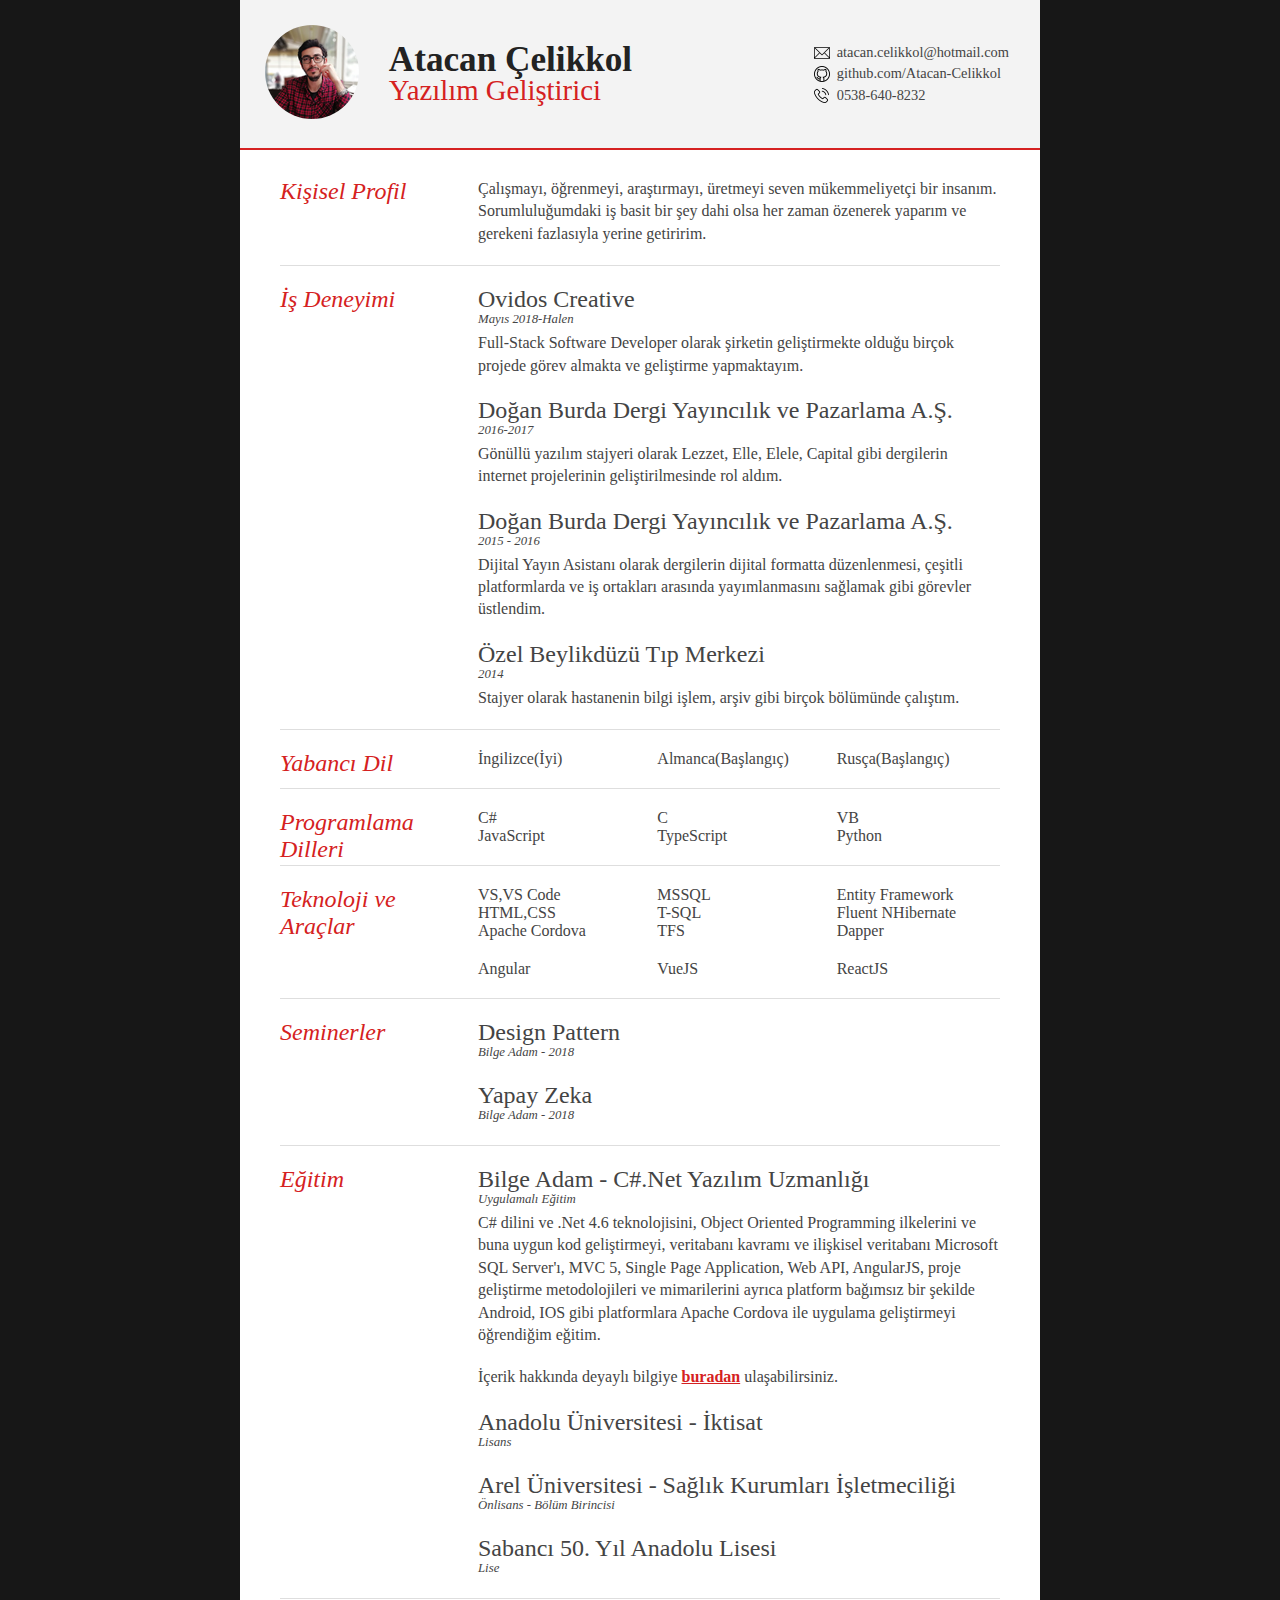
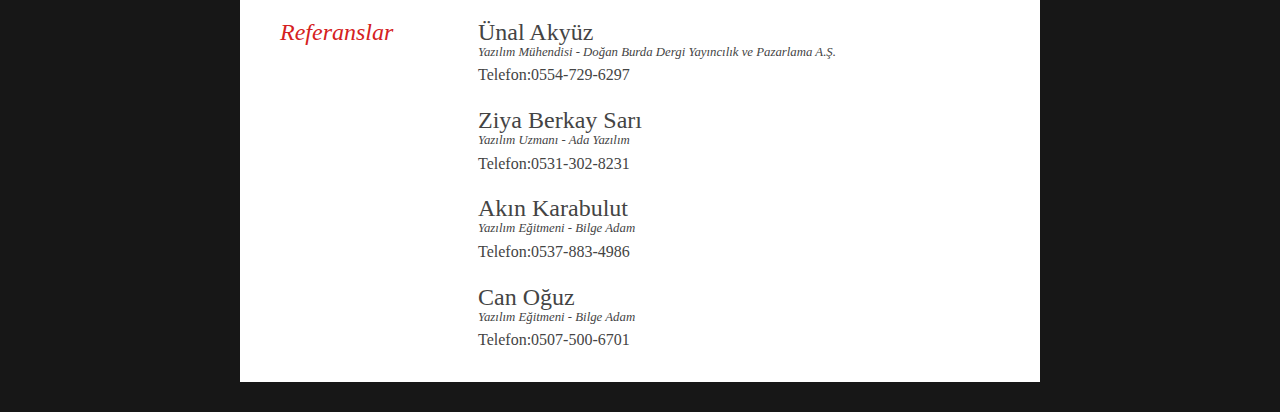
==== index.html @ dae34998 "LessCss update" ====
﻿<!DOCTYPE html>
<html>

    <head>
        <title>Atacan Çelikkol - CV</title>

        <meta name="viewport" content="width=device-width" />
        <meta name="description" content="Atacan Çelikkol - CV" />
        <meta charset="UTF-8">

        <link rel="icon" href="f">
        <link type="text/css" rel="stylesheet" href="styles.css">
    </head>

    <body>
        <div id="cv">

            <div class="mainDetails">
                <div id="photo" class="instaFade">
                    <img src="assets/photo.jpg" alt="Atacan Çelikkol" />
                </div>

                <div id="name" class="instaFade">
                    <h1>Atacan Çelikkol</h1>
                    <h2>Yazılım Geliştirici</h2>
                </div>

                <div id="contactDetails" class="quickFade">
                    <table id="contactTable">
                        <tr>
                            <td><img src="assets/icons/mail.png"></td>
                            <td><a href="mailto:atacan.celikkol@hotmail.com">atacan.celikkol@hotmail.com</a></td>
                        </tr>
                        <tr>
                            <td><img src="assets/icons/github.png"></td>
                            <td><a href="https://github.com/Atacan-Celikkol">github.com/Atacan-Celikkol</a></td>
                        </tr>
                        <tr>
                            <td><img src="assets/icons/phone.png"></td>
                            <td><a href="tel:05386408232">0538-640-8232</a>
                            </td>
                        </tr>
                    </table>
                </div>
                <div class="clear"></div>
            </div>

            <div id="mainArea">

                <section>
                    <article>
                        <div class="sectionTitle">
                            <h1>Kişisel Profil</h1>
                        </div>

                        <div class="sectionContent">
                            <p id="myp">Çalışmayı, öğrenmeyi, araştırmayı, üretmeyi seven mükemmeliyetçi bir insanım. Sorumluluğumdaki iş basit bir şey dahi
                                olsa her zaman özenerek yaparım ve gerekeni fazlasıyla yerine getiririm.</p>
                        </div>
                    </article>
                    <div class="clear"></div>
                </section>

                <section>
                    <div class="sectionTitle">
                        <h1>İş Deneyimi</h1>
                    </div>

                    <div class="sectionContent">
                        <article>
                            <h2>Ovidos Creative</h2>
                            <p class="subDetails">Mayıs 2018-Halen</p>
                            <p>Full-Stack Software Developer olarak şirketin geliştirmekte olduğu birçok projede görev almakta ve geliştirme yapmaktayım.</p>
                        </article>

                        <article>
                            <h2>Doğan Burda Dergi Yayıncılık ve Pazarlama A.Ş.</h2>
                            <p class="subDetails">2016-2017</p>
                            <p>Gönüllü yazılım stajyeri olarak Lezzet, Elle, Elele, Capital gibi dergilerin internet projelerinin geliştirilmesinde rol aldım.</p>
                        </article>

                        <article>
                            <h2>Doğan Burda Dergi Yayıncılık ve Pazarlama A.Ş.</h2>
                            <p class="subDetails">2015 - 2016</p>
                            <p>Dijital Yayın Asistanı olarak dergilerin dijital formatta düzenlenmesi, çeşitli platformlarda ve iş ortakları arasında
                                yayımlanmasını sağlamak gibi görevler üstlendim.</p>
                        </article>

                        <article>
                            <h2>Özel Beylikdüzü Tıp Merkezi</h2>
                            <p class="subDetails">2014</p>
                            <p>Stajyer olarak hastanenin bilgi işlem, arşiv gibi birçok bölümünde çalıştım.</p>
                        </article>
                    </div>
                    <div class="clear"></div>
                </section>

                <section>
                    <div class="sectionTitle">
                        <h1>Yabancı Dil</h1>
                    </div>

                    <div class="sectionContent">
                        <ul class="keySkills">
                            <li>İngilizce(İyi)</li>
                            <li>Almanca(Başlangıç)</li>
                            <li>Rusça(Başlangıç)</li>
                        </ul>
                    </div>
                    <div class="clear"></div>
                </section>

                <section>
                    <div class="sectionTitle">
                        <h1>Programlama Dilleri</h1>
                    </div>

                    <div class="sectionContent">
                        <ul class="keySkills">
                            <li>C#</li>
                            <li>JavaScript</li>
                            <li>C</li>
                            <li>TypeScript</li>
                            <li>VB</li>
                            <li>Python</li>
                        </ul>
                    </div>
                    <div class="clear"></div>
                </section>

                <section>
                    <div class="sectionTitle">
                        <h1>Teknoloji ve Araçlar</h1>
                    </div>

                    <div class="sectionContent">
                        <ul class="keySkills">
                            <li>VS,VS Code</li>
                            <li>HTML,CSS</li>
                            <li>Apache Cordova</li>

                            <li>MSSQL</li>
                            <li>T-SQL</li>
                            <li>TFS</li>

                            <li>Entity Framework</li>
                            <li>Fluent NHibernate</li>
                            <li>Dapper</li>
                        </ul>

                        <ul class="keySkills">
                            <li>Angular</li>
                            <li>VueJS</li>
                            <li>ReactJS</li>
                        </ul>
                    </div>
                    <div class="clear"></div>
                </section>

                <section>
                    <div class="sectionTitle">
                        <h1>Seminerler</h1>
                    </div>

                    <div class="sectionContent">
                        <article>
                            <h2>Design Pattern</h2>
                            <p class="subDetails">Bilge Adam - 2018</p>
                            <p>

                            </p>
                        </article>
                        <article>
                            <h2>Yapay Zeka</h2>
                            <p class="subDetails">Bilge Adam - 2018</p>
                            <p>

                            </p>
                        </article>
                    </div>
                    <div class="clear"></div>
                </section>

                <section>
                    <div class="sectionTitle">
                        <h1>Eğitim</h1>
                    </div>

                    <div class="sectionContent">
                        <article>
                            <h2>Bilge Adam - C#.Net Yazılım Uzmanlığı</h2>
                            <p class="subDetails">Uygulamalı Eğitim</p>
                            <p>
                                C# dilini ve .Net 4.6 teknolojisini, Object Oriented Programming ilkelerini ve buna uygun kod geliştirmeyi,
                                veritabanı kavramı ve ilişkisel veritabanı Microsoft SQL Server'ı, MVC 5, Single Page Application, Web API, AngularJS,
                                proje geliştirme metodolojileri ve mimarilerini ayrıca platform bağımsız bir şekilde Android, IOS gibi platformlara Apache
                                Cordova ile uygulama geliştirmeyi öğrendiğim eğitim.
                            </p>
                            <p>İçerik hakkında deyaylı bilgiye <a id="mLink" href="http://www.bilgeadam.com/akademi/bilisim-uzmanligi/yazilim-uzmani-net">buradan</a>
                                ulaşabilirsiniz.</p>
                        </article>

                        <article>
                            <h2>Anadolu Üniversitesi - İktisat</h2>
                            <p class="subDetails">Lisans</p>
                            <p></p>
                        </article>
                        <article>
                            <h2>Arel Üniversitesi - Sağlık Kurumları İşletmeciliği</h2>
                            <p class="subDetails">Önlisans - Bölüm Birincisi</p>
                            <p></p>
                        </article>
                        <article>
                            <h2>Sabancı 50. Yıl Anadolu Lisesi</h2>
                            <p class="subDetails">Lise</p>
                            <p></p>
                        </article>
                    </div>
                    <div class="clear"></div>
                </section>

                <section>
                    <div class="sectionTitle">
                        <h1>Referanslar</h1>
                    </div>

                    <div class="sectionContent">
                        <article>
                            <h2>Ünal Akyüz</h2>
                            <p class="subDetails">Yazılım Mühendisi - Doğan Burda Dergi Yayıncılık ve Pazarlama A.Ş.</p>
                            <p>Telefon:<a id="myRef">0554-729-6297</a></p>
                        </article>
                        <article>
                            <h2>Ziya Berkay Sarı</h2>
                            <p class="subDetails">Yazılım Uzmanı - Ada Yazılım</p>
                            <p>Telefon:<a id="myRef">0531-302-8231</a></p>
                        </article>
                        <article>
                            <h2>Akın Karabulut</h2>
                            <p class="subDetails">Yazılım Eğitmeni - Bilge Adam</p>
                            <p>Telefon:<a id="myRef">0537-883-4986</a></p>
                        </article>
                        <article>
                            <h2>Can Oğuz</h2>
                            <p class="subDetails">Yazılım Eğitmeni - Bilge Adam</p>
                            <p>Telefon:<a id="myRef">0507-500-6701</a></p>
                        </article>
                    </div>
                    <div class="clear"></div>
                </section>

            </div>

        </div>
    </body>

</html>
---- styles.css ----
h1,
h2,
p,
ul {
    font: inherit;
    margin: 0;
    padding: 0;
}

html,
body {
    background: #171717;
    font-family: 'Segoe UI';
    font-size: 16px;
    color: #222;
    cursor: default
}

.clear {
    clear: both;
}

p {
    font-size: 1em;
    line-height: 1.4em;
    margin-bottom: 20px;
    color: #444;
}

#cv {
    width: 90%;
    max-width: 800px;
    background: #f3f3f3;
    margin: auto;
    margin-bottom: 30px;
}

.mainDetails {
    padding: 25px;
    border-bottom: 2px solid #d52121;
    background: #f3f3f3;
    position: fixed;
    width: calc(90% - 50px);
    max-width: 750px;
    top: 0;
}

#name h1 {
    font-size: 2.2em;
    font-weight: 700;
    font-family: 'Trebuchet MS';
    margin-bottom: -6px;
}

#name h2 {
    font-size: 1.8em;
    color: #d52121;
    font-family: 'Trebuchet MS';
}

#mainArea {
    padding: 0 40px;
    background: white;
    padding-top: 150px
}

#photo {
    width: 12.5%;
    float: left;
    margin-right: 30px;
}

#photo img {
    width: 100%;
    height: auto;
    -webkit-border-radius: 50px;
    border-radius: 50px;
}

#name {
    float: left;
}

#contactDetails {
    float: right;
    font-family: 'Segoe UI';
}

#contactDetails td {
    list-style-type: none;
    font-size: 0.9em;
}

#contactDetails a {
    margin-left: 3px;
}

#contactDetails,
#myp,
tr,
td a,
.sectionContent article {
    color: #444;
    text-decoration: none;
    -webkit-transition: all .3s ease-in;
    -moz-transition: all .3s ease-in;
    -o-transition: all .3s ease-in;
    -ms-transition: all .3s ease-in;
    transition: all .3s ease-in;
}

#contactDetails a:hover,
#myRef:hover {
    color: #d52121;
}

#contactTable {
    padding: 3px
}

#contactTable>tbody>tr>td>img {
    vertical-align: bottom;
}

#contactTable>tbody>tr>td {
    text-align: left;
}

#contactTable>tbody>tr:nth-child(3)>td:nth-child(2)>a {
    vertical-align: middle;
}


section {
    border-top: 1px solid #dedede;
    padding: 20px 0 0;
}

section:first-child {
    border-top: 0;
}

section:last-child {
    padding: 20px 0 10px;
}

.sectionTitle {
    float: left;
    width: 25%;
}

.sectionContent {
    float: right;
    width: 72.5%;
}

.sectionTitle h1 {
    font-family: 'Trebuchet MS';
    font-style: italic;
    font-size: 1.5em;
    color: #d52121;
}

.sectionContent h2 {
    font-family: 'Trebuchet MS';
    font-size: 1.5em;
    margin-bottom: -2px;
}

.sectionContent article:hover {
    color: #d52121;
    text-shadow: 0px 0px 1px rgba(0, 0, 0, 0.15)
}

#myp:hover {
    text-shadow: 0px 0px 1px rgba(0, 0, 0, 0.15)
}

#mLink {
    color: #d52121;
    font-weight: bold;
}


.subDetails {
    font-size: 0.8em;
    font-style: italic;
    margin-bottom: 3px;
}

.keySkills {
    list-style-type: none;
    -moz-column-count: 3;
    -webkit-column-count: 3;
    column-count: 3;
    margin-bottom: 20px;
    font-size: 1em;
    color: #444;
}

.keySkills ul li {
    margin-bottom: 3px;
}

@media all and (min-width: 602px) {
    .mainDetails {
        display: flex;
    }

    #name {
        margin: auto 0;
    }

    #contactDetails {
        margin: auto 0;
        margin-left: auto;
    }
}

@media all and (min-width: 602px) and (max-width: 800px) {
    #photo {
        display: none;
    }

    .keySkills {
        -moz-column-count: 2;
        -webkit-column-count: 2;
        column-count: 2;
    }
}

@media all and (max-width: 601px) {
    #cv {
        width: 95%;
        margin: 10px auto;
        min-width: 280px;
    }

    .mainDetails {
        width: calc(95% - 50px);
        padding: 0px 25px;
    }

    #photo {
        display: none;
    }

    #name,
    #contactDetails {
        float: none;
        width: 100%;
        text-align: center;
    }

    #contactTable {
        margin: auto;
    }

    .sectionTitle,
    .sectionContent {
        float: none;
        width: 100%;
    }

    .sectionTitle {
        margin-left: -2px;
        font-size: 1.25em;
    }

    .keySkills {
        -moz-column-count: 2;
        -webkit-column-count: 2;
        column-count: 2;
    }
}

@media all and (max-width: 480px) {
    section {
        padding: 15px 0 0;
    }

    .keySkills {
        -moz-column-count: 1;
        -webkit-column-count: 1;
        column-count: 1;
    }
}

@media print {
    #cv {
        width: 100%;
    }
}

@-webkit-keyframes reset {
    0% {
        opacity: 0;
    }

    100% {
        opacity: 0;
    }
}

@-webkit-keyframes fade-in {
    0% {
        opacity: 0;
    }

    40% {
        opacity: 0;
    }

    100% {
        opacity: 1;
    }
}

@-moz-keyframes reset {
    0% {
        opacity: 0;
    }

    100% {
        opacity: 0;
    }
}

@-moz-keyframes fade-in {
    0% {
        opacity: 0;
    }

    40% {
        opacity: 0;
    }

    100% {
        opacity: 1;
    }
}

@keyframes reset {
    0% {
        opacity: 0;
    }

    100% {
        opacity: 0;
    }
}

@keyframes fade-in {
    0% {
        opacity: 0;
    }

    40% {
        opacity: 0;
    }

    100% {
        opacity: 1;
    }
}

.instaFade {
    -webkit-animation-name: reset, fade-in;
    -webkit-animation-duration: 1.5s;
    -webkit-animation-timing-function: ease-in;
    -moz-animation-name: reset, fade-in;
    -moz-animation-duration: 1.5s;
    -moz-animation-timing-function: ease-in;
    animation-name: reset, fade-in;
    animation-duration: 1.5s;
    animation-timing-function: ease-in;
}

.quickFade {
    -webkit-animation-name: reset, fade-in;
    -webkit-animation-duration: 2.5s;
    -webkit-animation-timing-function: ease-in;
    -moz-animation-name: reset, fade-in;
    -moz-animation-duration: 2.5s;
    -moz-animation-timing-function: ease-in;
    animation-name: reset, fade-in;
    animation-duration: 2.5s;
    animation-timing-function: ease-in;
}

.delayOne {
    -webkit-animation-delay: 0, .5s;
    -moz-animation-delay: 0, .5s;
    animation-delay: 0, .5s;
}

.delayTwo {
    -webkit-animation-delay: 0, 1s;
    -moz-animation-delay: 0, 1s;
    animation-delay: 0, 1s;
}

.delayThree {
    -webkit-animation-delay: 0, 1.5s;
    -moz-animation-delay: 0, 1.5s;
    animation-delay: 0, 1.5s;
}

.delayFour {
    -webkit-animation-delay: 0, 2s;
    -moz-animation-delay: 0, 2s;
    animation-delay: 0, 2s;
}

.delayFive {
    -webkit-animation-delay: 0, 2.5s;
    -moz-animation-delay: 0, 2.5s;
    animation-delay: 0, 2.5s;
}
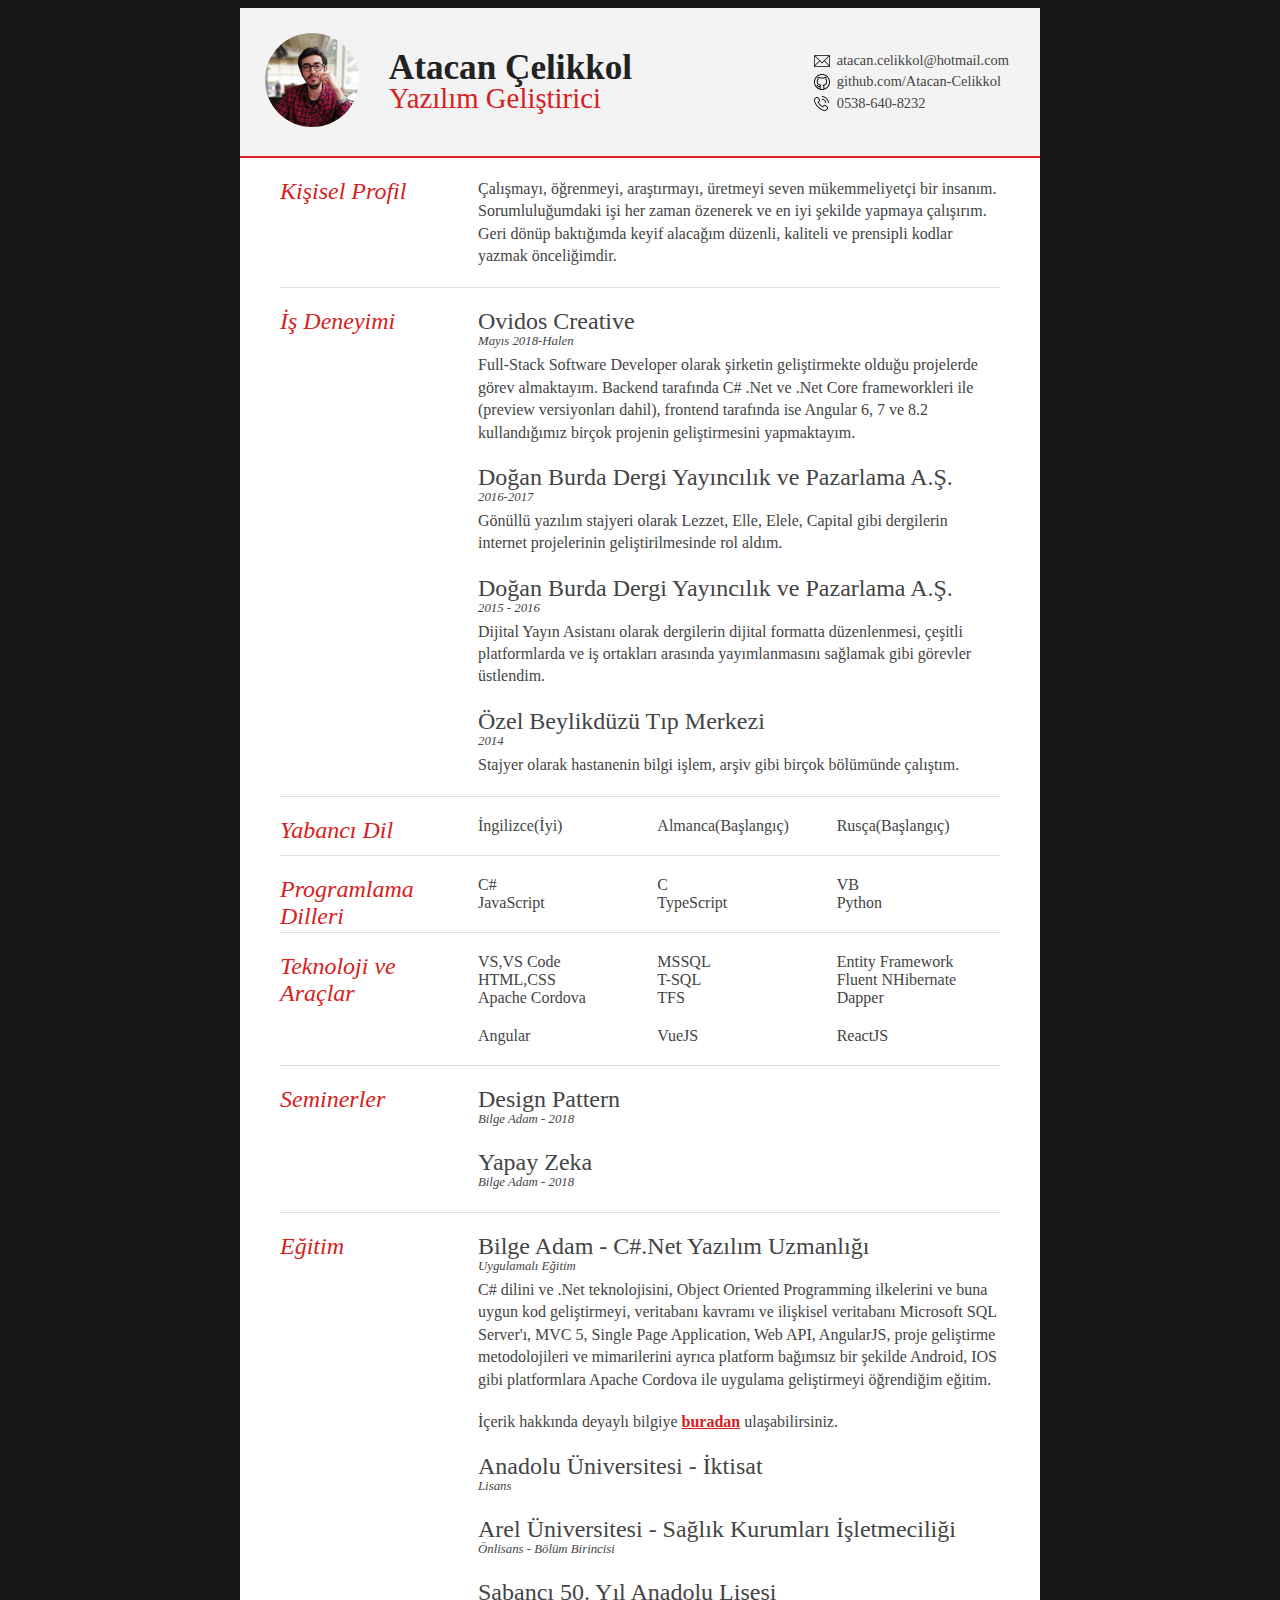
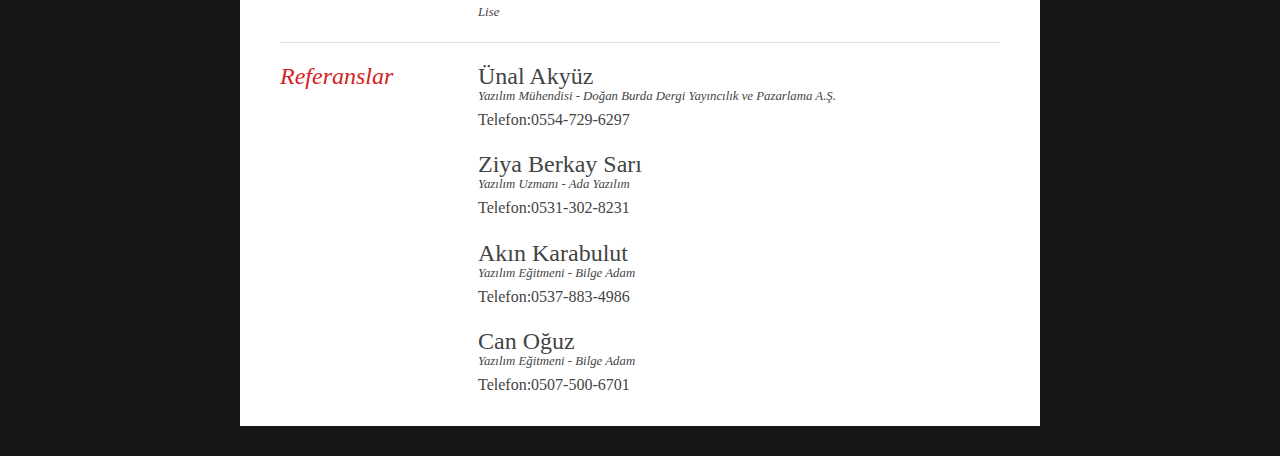
==== commit 31380054: "Update index.html" ====
--- a/index.html
+++ b/index.html
@@ -1,257 +1,258 @@
-﻿<!DOCTYPE html>
+<!DOCTYPE html>
 <html>
 
-    <head>
-        <title>Atacan Çelikkol - CV</title>
-
-        <meta name="viewport" content="width=device-width" />
-        <meta name="description" content="Atacan Çelikkol - CV" />
-        <meta charset="UTF-8">
-
-        <link rel="icon" href="f">
-        <link type="text/css" rel="stylesheet" href="styles.css">
-    </head>
-
-    <body>
-        <div id="cv">
-
-            <div class="mainDetails">
-                <div id="photo" class="instaFade">
-                    <img src="assets/photo.jpg" alt="Atacan Çelikkol" />
-                </div>
-
-                <div id="name" class="instaFade">
-                    <h1>Atacan Çelikkol</h1>
-                    <h2>Yazılım Geliştirici</h2>
-                </div>
-
-                <div id="contactDetails" class="quickFade">
-                    <table id="contactTable">
-                        <tr>
-                            <td><img src="assets/icons/mail.png"></td>
-                            <td><a href="mailto:atacan.celikkol@hotmail.com">atacan.celikkol@hotmail.com</a></td>
-                        </tr>
-                        <tr>
-                            <td><img src="assets/icons/github.png"></td>
-                            <td><a href="https://github.com/Atacan-Celikkol">github.com/Atacan-Celikkol</a></td>
-                        </tr>
-                        <tr>
-                            <td><img src="assets/icons/phone.png"></td>
-                            <td><a href="tel:05386408232">0538-640-8232</a>
-                            </td>
-                        </tr>
-                    </table>
-                </div>
-                <div class="clear"></div>
-            </div>
-
-            <div id="mainArea">
-
-                <section>
-                    <article>
-                        <div class="sectionTitle">
-                            <h1>Kişisel Profil</h1>
-                        </div>
-
-                        <div class="sectionContent">
-                            <p id="myp">Çalışmayı, öğrenmeyi, araştırmayı, üretmeyi seven mükemmeliyetçi bir insanım. Sorumluluğumdaki iş basit bir şey dahi
-                                olsa her zaman özenerek yaparım ve gerekeni fazlasıyla yerine getiririm.</p>
-                        </div>
-                    </article>
-                    <div class="clear"></div>
-                </section>
-
-                <section>
-                    <div class="sectionTitle">
-                        <h1>İş Deneyimi</h1>
-                    </div>
-
-                    <div class="sectionContent">
-                        <article>
-                            <h2>Ovidos Creative</h2>
-                            <p class="subDetails">Mayıs 2018-Halen</p>
-                            <p>Full-Stack Software Developer olarak şirketin geliştirmekte olduğu birçok projede görev almakta ve geliştirme yapmaktayım.</p>
-                        </article>
-
-                        <article>
-                            <h2>Doğan Burda Dergi Yayıncılık ve Pazarlama A.Ş.</h2>
-                            <p class="subDetails">2016-2017</p>
-                            <p>Gönüllü yazılım stajyeri olarak Lezzet, Elle, Elele, Capital gibi dergilerin internet projelerinin geliştirilmesinde rol aldım.</p>
-                        </article>
-
-                        <article>
-                            <h2>Doğan Burda Dergi Yayıncılık ve Pazarlama A.Ş.</h2>
-                            <p class="subDetails">2015 - 2016</p>
-                            <p>Dijital Yayın Asistanı olarak dergilerin dijital formatta düzenlenmesi, çeşitli platformlarda ve iş ortakları arasında
-                                yayımlanmasını sağlamak gibi görevler üstlendim.</p>
-                        </article>
-
-                        <article>
-                            <h2>Özel Beylikdüzü Tıp Merkezi</h2>
-                            <p class="subDetails">2014</p>
-                            <p>Stajyer olarak hastanenin bilgi işlem, arşiv gibi birçok bölümünde çalıştım.</p>
-                        </article>
-                    </div>
-                    <div class="clear"></div>
-                </section>
-
-                <section>
-                    <div class="sectionTitle">
-                        <h1>Yabancı Dil</h1>
-                    </div>
-
-                    <div class="sectionContent">
-                        <ul class="keySkills">
-                            <li>İngilizce(İyi)</li>
-                            <li>Almanca(Başlangıç)</li>
-                            <li>Rusça(Başlangıç)</li>
-                        </ul>
-                    </div>
-                    <div class="clear"></div>
-                </section>
-
-                <section>
-                    <div class="sectionTitle">
-                        <h1>Programlama Dilleri</h1>
-                    </div>
-
-                    <div class="sectionContent">
-                        <ul class="keySkills">
-                            <li>C#</li>
-                            <li>JavaScript</li>
-                            <li>C</li>
-                            <li>TypeScript</li>
-                            <li>VB</li>
-                            <li>Python</li>
-                        </ul>
-                    </div>
-                    <div class="clear"></div>
-                </section>
-
-                <section>
-                    <div class="sectionTitle">
-                        <h1>Teknoloji ve Araçlar</h1>
-                    </div>
-
-                    <div class="sectionContent">
-                        <ul class="keySkills">
-                            <li>VS,VS Code</li>
-                            <li>HTML,CSS</li>
-                            <li>Apache Cordova</li>
-
-                            <li>MSSQL</li>
-                            <li>T-SQL</li>
-                            <li>TFS</li>
-
-                            <li>Entity Framework</li>
-                            <li>Fluent NHibernate</li>
-                            <li>Dapper</li>
-                        </ul>
-
-                        <ul class="keySkills">
-                            <li>Angular</li>
-                            <li>VueJS</li>
-                            <li>ReactJS</li>
-                        </ul>
-                    </div>
-                    <div class="clear"></div>
-                </section>
-
-                <section>
-                    <div class="sectionTitle">
-                        <h1>Seminerler</h1>
-                    </div>
-
-                    <div class="sectionContent">
-                        <article>
-                            <h2>Design Pattern</h2>
-                            <p class="subDetails">Bilge Adam - 2018</p>
-                            <p>
-
-                            </p>
-                        </article>
-                        <article>
-                            <h2>Yapay Zeka</h2>
-                            <p class="subDetails">Bilge Adam - 2018</p>
-                            <p>
-
-                            </p>
-                        </article>
-                    </div>
-                    <div class="clear"></div>
-                </section>
-
-                <section>
-                    <div class="sectionTitle">
-                        <h1>Eğitim</h1>
-                    </div>
-
-                    <div class="sectionContent">
-                        <article>
-                            <h2>Bilge Adam - C#.Net Yazılım Uzmanlığı</h2>
-                            <p class="subDetails">Uygulamalı Eğitim</p>
-                            <p>
-                                C# dilini ve .Net 4.6 teknolojisini, Object Oriented Programming ilkelerini ve buna uygun kod geliştirmeyi,
-                                veritabanı kavramı ve ilişkisel veritabanı Microsoft SQL Server'ı, MVC 5, Single Page Application, Web API, AngularJS,
-                                proje geliştirme metodolojileri ve mimarilerini ayrıca platform bağımsız bir şekilde Android, IOS gibi platformlara Apache
-                                Cordova ile uygulama geliştirmeyi öğrendiğim eğitim.
-                            </p>
-                            <p>İçerik hakkında deyaylı bilgiye <a id="mLink" href="http://www.bilgeadam.com/akademi/bilisim-uzmanligi/yazilim-uzmani-net">buradan</a>
-                                ulaşabilirsiniz.</p>
-                        </article>
-
-                        <article>
-                            <h2>Anadolu Üniversitesi - İktisat</h2>
-                            <p class="subDetails">Lisans</p>
-                            <p></p>
-                        </article>
-                        <article>
-                            <h2>Arel Üniversitesi - Sağlık Kurumları İşletmeciliği</h2>
-                            <p class="subDetails">Önlisans - Bölüm Birincisi</p>
-                            <p></p>
-                        </article>
-                        <article>
-                            <h2>Sabancı 50. Yıl Anadolu Lisesi</h2>
-                            <p class="subDetails">Lise</p>
-                            <p></p>
-                        </article>
-                    </div>
-                    <div class="clear"></div>
-                </section>
-
-                <section>
-                    <div class="sectionTitle">
-                        <h1>Referanslar</h1>
-                    </div>
-
-                    <div class="sectionContent">
-                        <article>
-                            <h2>Ünal Akyüz</h2>
-                            <p class="subDetails">Yazılım Mühendisi - Doğan Burda Dergi Yayıncılık ve Pazarlama A.Ş.</p>
-                            <p>Telefon:<a id="myRef">0554-729-6297</a></p>
-                        </article>
-                        <article>
-                            <h2>Ziya Berkay Sarı</h2>
-                            <p class="subDetails">Yazılım Uzmanı - Ada Yazılım</p>
-                            <p>Telefon:<a id="myRef">0531-302-8231</a></p>
-                        </article>
-                        <article>
-                            <h2>Akın Karabulut</h2>
-                            <p class="subDetails">Yazılım Eğitmeni - Bilge Adam</p>
-                            <p>Telefon:<a id="myRef">0537-883-4986</a></p>
-                        </article>
-                        <article>
-                            <h2>Can Oğuz</h2>
-                            <p class="subDetails">Yazılım Eğitmeni - Bilge Adam</p>
-                            <p>Telefon:<a id="myRef">0507-500-6701</a></p>
-                        </article>
-                    </div>
-                    <div class="clear"></div>
-                </section>
-
-            </div>
-
-        </div>
-    </body>
+<head>
+  <title>Atacan Çelikkol - CV</title>
+
+  <meta name="viewport" content="width=device-width" />
+  <meta name="description" content="Atacan Çelikkol - CV" />
+  <meta charset="UTF-8">
+
+  <link rel="icon" href="favicon.jpg">
+  <link type="text/css" rel="stylesheet" href="styles.css">
+</head>
+
+<body>
+  <div id="cv">
+
+    <div class="mainDetails">
+      <div id="photo" class="instaFade">
+        <img src="assets/photo.jpg" alt="Atacan Çelikkol" />
+      </div>
+
+      <div id="name" class="instaFade">
+        <h1>Atacan Çelikkol</h1>
+        <h2>Yazılım Geliştirici</h2>
+      </div>
+
+      <div id="contactDetails" class="quickFade">
+        <table id="contactTable">
+          <tr>
+            <td><img src="assets/icons/mail.png"></td>
+            <td><a href="mailto:atacan.celikkol@hotmail.com">atacan.celikkol@hotmail.com</a></td>
+          </tr>
+          <tr>
+            <td><img src="assets/icons/github.png"></td>
+            <td><a href="https://github.com/Atacan-Celikkol">github.com/Atacan-Celikkol</a></td>
+          </tr>
+          <tr>
+            <td><img src="assets/icons/phone.png"></td>
+            <td><a href="tel:05386408232">0538-640-8232</a>
+            </td>
+          </tr>
+        </table>
+      </div>
+      <div class="clear"></div>
+    </div>
+
+    <div id="mainArea">
+
+      <section>
+        <article>
+          <div class="sectionTitle">
+            <h1>Kişisel Profil</h1>
+          </div>
+
+          <div class="sectionContent">
+            <p id="myp">Çalışmayı, öğrenmeyi, araştırmayı, üretmeyi seven mükemmeliyetçi bir insanım. Sorumluluğumdaki işi her zaman özenerek ve en iyi şekilde yapmaya çalışırım.
+              Geri dönüp baktığımda keyif alacağım düzenli, kaliteli ve prensipli kodlar yazmak önceliğimdir.</p>
+          </div>
+        </article>
+        <div class="clear"></div>
+      </section>
+
+      <section>
+        <div class="sectionTitle">
+          <h1>İş Deneyimi</h1>
+        </div>
+
+        <div class="sectionContent">
+          <article>
+            <h2>Ovidos Creative</h2>
+            <p class="subDetails">Mayıs 2018-Halen</p>
+            <p>Full-Stack Software Developer olarak şirketin geliştirmekte olduğu projelerde görev almaktayım. Backend tarafında C# .Net ve .Net Core frameworkleri ile
+              (preview versiyonları dahil), frontend tarafında ise Angular 6, 7 ve 8.2 kullandığımız birçok projenin geliştirmesini yapmaktayım.</p>
+          </article>
+
+          <article>
+            <h2>Doğan Burda Dergi Yayıncılık ve Pazarlama A.Ş.</h2>
+            <p class="subDetails">2016-2017</p>
+            <p>Gönüllü yazılım stajyeri olarak Lezzet, Elle, Elele, Capital gibi dergilerin internet projelerinin geliştirilmesinde rol aldım.</p>
+          </article>
+
+          <article>
+            <h2>Doğan Burda Dergi Yayıncılık ve Pazarlama A.Ş.</h2>
+            <p class="subDetails">2015 - 2016</p>
+            <p>Dijital Yayın Asistanı olarak dergilerin dijital formatta düzenlenmesi, çeşitli platformlarda ve iş ortakları arasında
+              yayımlanmasını sağlamak gibi görevler üstlendim.</p>
+          </article>
+
+          <article>
+            <h2>Özel Beylikdüzü Tıp Merkezi</h2>
+            <p class="subDetails">2014</p>
+            <p>Stajyer olarak hastanenin bilgi işlem, arşiv gibi birçok bölümünde çalıştım.</p>
+          </article>
+        </div>
+        <div class="clear"></div>
+      </section>
+
+      <section>
+        <div class="sectionTitle">
+          <h1>Yabancı Dil</h1>
+        </div>
+
+        <div class="sectionContent">
+          <ul class="keySkills">
+            <li>İngilizce(İyi)</li>
+            <li>Almanca(Başlangıç)</li>
+            <li>Rusça(Başlangıç)</li>
+          </ul>
+        </div>
+        <div class="clear"></div>
+      </section>
+
+      <section>
+        <div class="sectionTitle">
+          <h1>Programlama Dilleri</h1>
+        </div>
+
+        <div class="sectionContent">
+          <ul class="keySkills">
+            <li>C#</li>
+            <li>JavaScript</li>
+            <li>C</li>
+            <li>TypeScript</li>
+            <li>VB</li>
+            <li>Python</li>
+          </ul>
+        </div>
+        <div class="clear"></div>
+      </section>
+
+      <section>
+        <div class="sectionTitle">
+          <h1>Teknoloji ve Araçlar</h1>
+        </div>
+
+        <div class="sectionContent">
+          <ul class="keySkills">
+            <li>VS,VS Code</li>
+            <li>HTML,CSS</li>
+            <li>Apache Cordova</li>
+
+            <li>MSSQL</li>
+            <li>T-SQL</li>
+            <li>TFS</li>
+
+            <li>Entity Framework</li>
+            <li>Fluent NHibernate</li>
+            <li>Dapper</li>
+          </ul>
+
+          <ul class="keySkills">
+            <li>Angular</li>
+            <li>VueJS</li>
+            <li>ReactJS</li>
+          </ul>
+        </div>
+        <div class="clear"></div>
+      </section>
+
+      <section>
+        <div class="sectionTitle">
+          <h1>Seminerler</h1>
+        </div>
+
+        <div class="sectionContent">
+          <article>
+            <h2>Design Pattern</h2>
+            <p class="subDetails">Bilge Adam - 2018</p>
+            <p>
+
+            </p>
+          </article>
+          <article>
+            <h2>Yapay Zeka</h2>
+            <p class="subDetails">Bilge Adam - 2018</p>
+            <p>
+
+            </p>
+          </article>
+        </div>
+        <div class="clear"></div>
+      </section>
+
+      <section>
+        <div class="sectionTitle">
+          <h1>Eğitim</h1>
+        </div>
+
+        <div class="sectionContent">
+          <article>
+            <h2>Bilge Adam - C#.Net Yazılım Uzmanlığı</h2>
+            <p class="subDetails">Uygulamalı Eğitim</p>
+            <p>
+              C# dilini ve .Net teknolojisini, Object Oriented Programming ilkelerini ve buna uygun kod geliştirmeyi,
+              veritabanı kavramı ve ilişkisel veritabanı Microsoft SQL Server'ı, MVC 5, Single Page Application, Web API, AngularJS,
+              proje geliştirme metodolojileri ve mimarilerini ayrıca platform bağımsız bir şekilde Android, IOS gibi platformlara Apache
+              Cordova ile uygulama geliştirmeyi öğrendiğim eğitim.
+            </p>
+            <p>İçerik hakkında deyaylı bilgiye <a id="mLink" href="http://www.bilgeadam.com/akademi/bilisim-uzmanligi/yazilim-uzmani-net">buradan</a>
+              ulaşabilirsiniz.</p>
+          </article>
+
+          <article>
+            <h2>Anadolu Üniversitesi - İktisat</h2>
+            <p class="subDetails">Lisans</p>
+            <p></p>
+          </article>
+          <article>
+            <h2>Arel Üniversitesi - Sağlık Kurumları İşletmeciliği</h2>
+            <p class="subDetails">Önlisans - Bölüm Birincisi</p>
+            <p></p>
+          </article>
+          <article>
+            <h2>Sabancı 50. Yıl Anadolu Lisesi</h2>
+            <p class="subDetails">Lise</p>
+            <p></p>
+          </article>
+        </div>
+        <div class="clear"></div>
+      </section>
+
+      <section>
+        <div class="sectionTitle">
+          <h1>Referanslar</h1>
+        </div>
+
+        <div class="sectionContent">
+          <article>
+            <h2>Ünal Akyüz</h2>
+            <p class="subDetails">Yazılım Mühendisi - Doğan Burda Dergi Yayıncılık ve Pazarlama A.Ş.</p>
+            <p>Telefon:<a id="myRef">0554-729-6297</a></p>
+          </article>
+          <article>
+            <h2>Ziya Berkay Sarı</h2>
+            <p class="subDetails">Yazılım Uzmanı - Ada Yazılım</p>
+            <p>Telefon:<a id="myRef">0531-302-8231</a></p>
+          </article>
+          <article>
+            <h2>Akın Karabulut</h2>
+            <p class="subDetails">Yazılım Eğitmeni - Bilge Adam</p>
+            <p>Telefon:<a id="myRef">0537-883-4986</a></p>
+          </article>
+          <article>
+            <h2>Can Oğuz</h2>
+            <p class="subDetails">Yazılım Eğitmeni - Bilge Adam</p>
+            <p>Telefon:<a id="myRef">0507-500-6701</a></p>
+          </article>
+        </div>
+        <div class="clear"></div>
+      </section>
+
+    </div>
+
+  </div>
+</body>
 
 </html>
--- a/styles.css
+++ b/styles.css
@@ -39,8 +39,7 @@
     padding: 25px;
     border-bottom: 2px solid #d52121;
     background: #f3f3f3;
-    position: fixed;
-    width: calc(90% - 50px);
+    position: sticky;
     max-width: 750px;
     top: 0;
 }
@@ -61,7 +60,6 @@
 #mainArea {
     padding: 0 40px;
     background: white;
-    padding-top: 150px
 }
 
 #photo {
@@ -237,7 +235,6 @@
     }
 
     .mainDetails {
-        width: calc(95% - 50px);
         padding: 0px 25px;
     }
 
@@ -416,4 +413,4 @@
     -webkit-animation-delay: 0, 2.5s;
     -moz-animation-delay: 0, 2.5s;
     animation-delay: 0, 2.5s;
-}+}
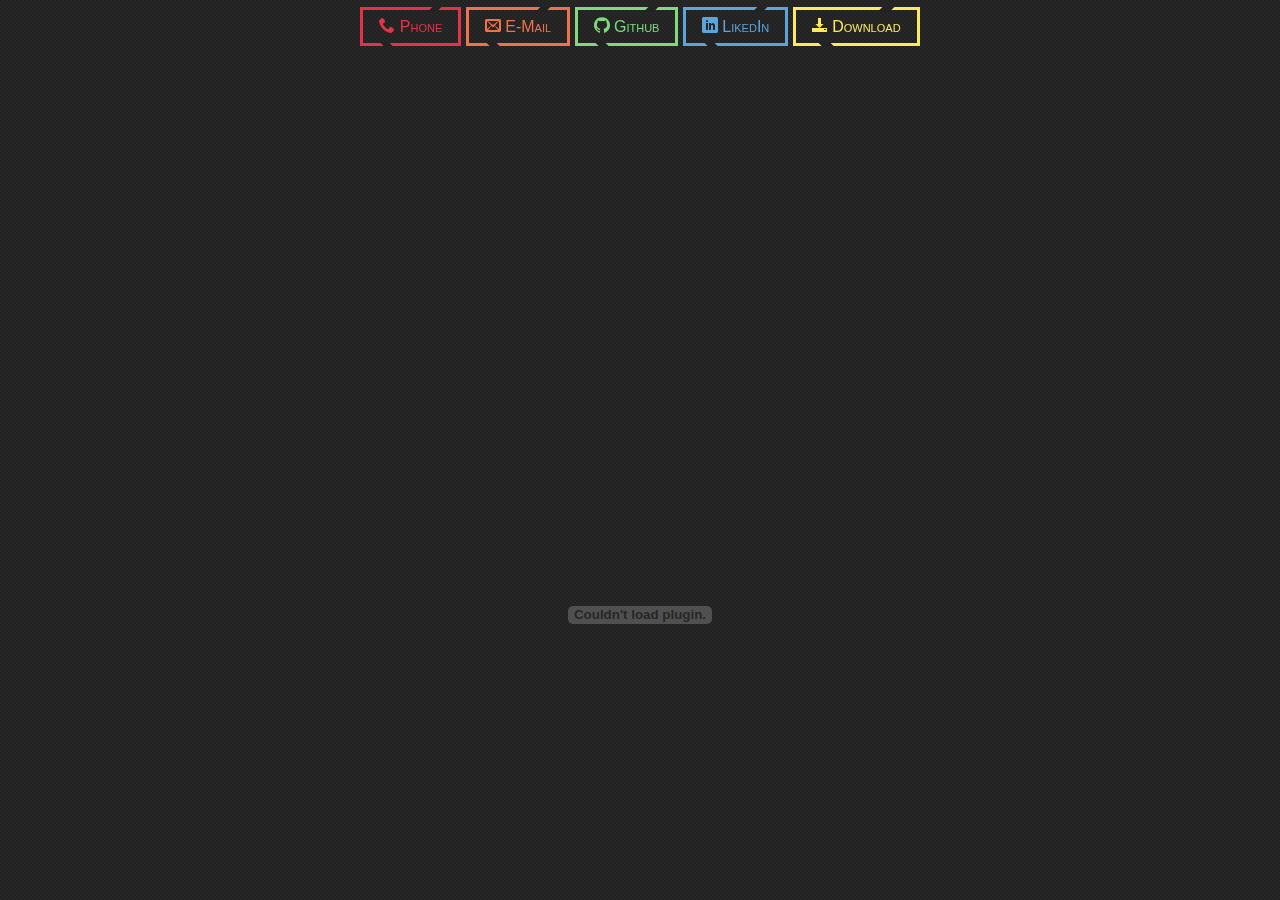
==== commit 330d9323: "New design" ====
--- a/index.html
+++ b/index.html
@@ -1,258 +1,36 @@
-<!DOCTYPE html>
-<html>
-
 <head>
-  <title>Atacan Çelikkol - CV</title>
-
-  <meta name="viewport" content="width=device-width" />
-  <meta name="description" content="Atacan Çelikkol - CV" />
-  <meta charset="UTF-8">
-
-  <link rel="icon" href="favicon.jpg">
-  <link type="text/css" rel="stylesheet" href="styles.css">
+    <meta charset="UTF-8">
+    <meta name="viewport" content="width=device-width" />
+    <meta name="description" content="Atacan Çelikkol - CV" />
+    <link rel="icon" href="favicon.jpg">
+    <link rel="stylesheet" href="index.css">
+    <link rel="stylesheet" href="assets/button.css">
+    <link rel="stylesheet" href="assets/font.css">
+    <title>Atacan Çelikkol</title>
 </head>
 
 <body>
-  <div id="cv">
+    <div class="container">
 
-    <div class="mainDetails">
-      <div id="photo" class="instaFade">
-        <img src="assets/photo.jpg" alt="Atacan Çelikkol" />
-      </div>
+        <div class="contact-container">
+            <div class="buttons">
+                <a href="tel:+905386408232" class="btn red">
+                    <span class="icon-phone"></span> Phone</a>
+                <a href="mailto:atacan.celikkol@hotmail.com" class="btn orange">
+                    <span class="icon-envelop"></span> E-Mail</a>
+                <a href="https://github.com/Atacan-Celikkol" class="btn green">
+                    <span class="icon-github"></span> Github</a>
+                <a href="https://www.linkedin.com/in/atacan-celikkol/" class="btn blue">
+                    <span class="icon-linkedin"></span> LikedIn</a>
+                <a href="./files/cv.pdf" class="btn yellow" download="atacan-celikkol_cv.pdf">
+                    <span class="icon-download"></span> Download</a>
+            </div>
+        </div>
 
-      <div id="name" class="instaFade">
-        <h1>Atacan Çelikkol</h1>
-        <h2>Yazılım Geliştirici</h2>
-      </div>
 
-      <div id="contactDetails" class="quickFade">
-        <table id="contactTable">
-          <tr>
-            <td><img src="assets/icons/mail.png"></td>
-            <td><a href="mailto:atacan.celikkol@hotmail.com">atacan.celikkol@hotmail.com</a></td>
-          </tr>
-          <tr>
-            <td><img src="assets/icons/github.png"></td>
-            <td><a href="https://github.com/Atacan-Celikkol">github.com/Atacan-Celikkol</a></td>
-          </tr>
-          <tr>
-            <td><img src="assets/icons/phone.png"></td>
-            <td><a href="tel:05386408232">0538-640-8232</a>
-            </td>
-          </tr>
-        </table>
-      </div>
-      <div class="clear"></div>
+        <div class="pdf-container">
+            <embed src="files/cv.pdf#toolbar=0&navpanes=0&scrollbar=1&statusbar=0&view=Fit" type="application/pdf" />
+        </div>
     </div>
 
-    <div id="mainArea">
-
-      <section>
-        <article>
-          <div class="sectionTitle">
-            <h1>Kişisel Profil</h1>
-          </div>
-
-          <div class="sectionContent">
-            <p id="myp">Çalışmayı, öğrenmeyi, araştırmayı, üretmeyi seven mükemmeliyetçi bir insanım. Sorumluluğumdaki işi her zaman özenerek ve en iyi şekilde yapmaya çalışırım.
-              Geri dönüp baktığımda keyif alacağım düzenli, kaliteli ve prensipli kodlar yazmak önceliğimdir.</p>
-          </div>
-        </article>
-        <div class="clear"></div>
-      </section>
-
-      <section>
-        <div class="sectionTitle">
-          <h1>İş Deneyimi</h1>
-        </div>
-
-        <div class="sectionContent">
-          <article>
-            <h2>Ovidos Creative</h2>
-            <p class="subDetails">Mayıs 2018-Halen</p>
-            <p>Full-Stack Software Developer olarak şirketin geliştirmekte olduğu projelerde görev almaktayım. Backend tarafında C# .Net ve .Net Core frameworkleri ile
-              (preview versiyonları dahil), frontend tarafında ise Angular 6, 7 ve 8.2 kullandığımız birçok projenin geliştirmesini yapmaktayım.</p>
-          </article>
-
-          <article>
-            <h2>Doğan Burda Dergi Yayıncılık ve Pazarlama A.Ş.</h2>
-            <p class="subDetails">2016-2017</p>
-            <p>Gönüllü yazılım stajyeri olarak Lezzet, Elle, Elele, Capital gibi dergilerin internet projelerinin geliştirilmesinde rol aldım.</p>
-          </article>
-
-          <article>
-            <h2>Doğan Burda Dergi Yayıncılık ve Pazarlama A.Ş.</h2>
-            <p class="subDetails">2015 - 2016</p>
-            <p>Dijital Yayın Asistanı olarak dergilerin dijital formatta düzenlenmesi, çeşitli platformlarda ve iş ortakları arasında
-              yayımlanmasını sağlamak gibi görevler üstlendim.</p>
-          </article>
-
-          <article>
-            <h2>Özel Beylikdüzü Tıp Merkezi</h2>
-            <p class="subDetails">2014</p>
-            <p>Stajyer olarak hastanenin bilgi işlem, arşiv gibi birçok bölümünde çalıştım.</p>
-          </article>
-        </div>
-        <div class="clear"></div>
-      </section>
-
-      <section>
-        <div class="sectionTitle">
-          <h1>Yabancı Dil</h1>
-        </div>
-
-        <div class="sectionContent">
-          <ul class="keySkills">
-            <li>İngilizce(İyi)</li>
-            <li>Almanca(Başlangıç)</li>
-            <li>Rusça(Başlangıç)</li>
-          </ul>
-        </div>
-        <div class="clear"></div>
-      </section>
-
-      <section>
-        <div class="sectionTitle">
-          <h1>Programlama Dilleri</h1>
-        </div>
-
-        <div class="sectionContent">
-          <ul class="keySkills">
-            <li>C#</li>
-            <li>JavaScript</li>
-            <li>C</li>
-            <li>TypeScript</li>
-            <li>VB</li>
-            <li>Python</li>
-          </ul>
-        </div>
-        <div class="clear"></div>
-      </section>
-
-      <section>
-        <div class="sectionTitle">
-          <h1>Teknoloji ve Araçlar</h1>
-        </div>
-
-        <div class="sectionContent">
-          <ul class="keySkills">
-            <li>VS,VS Code</li>
-            <li>HTML,CSS</li>
-            <li>Apache Cordova</li>
-
-            <li>MSSQL</li>
-            <li>T-SQL</li>
-            <li>TFS</li>
-
-            <li>Entity Framework</li>
-            <li>Fluent NHibernate</li>
-            <li>Dapper</li>
-          </ul>
-
-          <ul class="keySkills">
-            <li>Angular</li>
-            <li>VueJS</li>
-            <li>ReactJS</li>
-          </ul>
-        </div>
-        <div class="clear"></div>
-      </section>
-
-      <section>
-        <div class="sectionTitle">
-          <h1>Seminerler</h1>
-        </div>
-
-        <div class="sectionContent">
-          <article>
-            <h2>Design Pattern</h2>
-            <p class="subDetails">Bilge Adam - 2018</p>
-            <p>
-
-            </p>
-          </article>
-          <article>
-            <h2>Yapay Zeka</h2>
-            <p class="subDetails">Bilge Adam - 2018</p>
-            <p>
-
-            </p>
-          </article>
-        </div>
-        <div class="clear"></div>
-      </section>
-
-      <section>
-        <div class="sectionTitle">
-          <h1>Eğitim</h1>
-        </div>
-
-        <div class="sectionContent">
-          <article>
-            <h2>Bilge Adam - C#.Net Yazılım Uzmanlığı</h2>
-            <p class="subDetails">Uygulamalı Eğitim</p>
-            <p>
-              C# dilini ve .Net teknolojisini, Object Oriented Programming ilkelerini ve buna uygun kod geliştirmeyi,
-              veritabanı kavramı ve ilişkisel veritabanı Microsoft SQL Server'ı, MVC 5, Single Page Application, Web API, AngularJS,
-              proje geliştirme metodolojileri ve mimarilerini ayrıca platform bağımsız bir şekilde Android, IOS gibi platformlara Apache
-              Cordova ile uygulama geliştirmeyi öğrendiğim eğitim.
-            </p>
-            <p>İçerik hakkında deyaylı bilgiye <a id="mLink" href="http://www.bilgeadam.com/akademi/bilisim-uzmanligi/yazilim-uzmani-net">buradan</a>
-              ulaşabilirsiniz.</p>
-          </article>
-
-          <article>
-            <h2>Anadolu Üniversitesi - İktisat</h2>
-            <p class="subDetails">Lisans</p>
-            <p></p>
-          </article>
-          <article>
-            <h2>Arel Üniversitesi - Sağlık Kurumları İşletmeciliği</h2>
-            <p class="subDetails">Önlisans - Bölüm Birincisi</p>
-            <p></p>
-          </article>
-          <article>
-            <h2>Sabancı 50. Yıl Anadolu Lisesi</h2>
-            <p class="subDetails">Lise</p>
-            <p></p>
-          </article>
-        </div>
-        <div class="clear"></div>
-      </section>
-
-      <section>
-        <div class="sectionTitle">
-          <h1>Referanslar</h1>
-        </div>
-
-        <div class="sectionContent">
-          <article>
-            <h2>Ünal Akyüz</h2>
-            <p class="subDetails">Yazılım Mühendisi - Doğan Burda Dergi Yayıncılık ve Pazarlama A.Ş.</p>
-            <p>Telefon:<a id="myRef">0554-729-6297</a></p>
-          </article>
-          <article>
-            <h2>Ziya Berkay Sarı</h2>
-            <p class="subDetails">Yazılım Uzmanı - Ada Yazılım</p>
-            <p>Telefon:<a id="myRef">0531-302-8231</a></p>
-          </article>
-          <article>
-            <h2>Akın Karabulut</h2>
-            <p class="subDetails">Yazılım Eğitmeni - Bilge Adam</p>
-            <p>Telefon:<a id="myRef">0537-883-4986</a></p>
-          </article>
-          <article>
-            <h2>Can Oğuz</h2>
-            <p class="subDetails">Yazılım Eğitmeni - Bilge Adam</p>
-            <p>Telefon:<a id="myRef">0507-500-6701</a></p>
-          </article>
-        </div>
-        <div class="clear"></div>
-      </section>
-
-    </div>
-
-  </div>
-</body>
-
-</html>
+</body>--- a/index.css
+++ b/index.css
@@ -0,0 +1,46 @@
+:root {
+    --dark            : #222;
+    --background-image: url('[data-uri]');
+}
+
+body {
+    background-image: var(--background-image);
+    background-size : 8px;
+    font-family     : 'Segoe UI', Tahoma, Geneva, Verdana, sans-serif;
+    margin          : 0;
+}
+
+.container {
+    max-height: 100%;
+    overflow  : hidden;
+}
+
+
+.contact-container {
+    background-image: var(--background-image);
+    background-size : 8px;
+    position        : fixed;
+    left            : 0;
+    width           : 100%;
+    display         : flex;
+    height          : 40pt;
+}
+
+.contact-container>.buttons {
+    margin: auto;
+}
+
+.pdf-container {
+    margin    : auto;
+    margin-top: 40pt;
+    width     : fit-content;
+    height    : calc(100% - 40pt);
+    overflow  : auto;
+}
+
+.pdf-container>embed {
+    width     : 595.4pt;
+    height    : 842pt;
+    max-width : calc(595.4pt);
+    max-height: calc(842pt);
+}--- a/assets/button.css
+++ b/assets/button.css
@@ -0,0 +1,81 @@
+.btn {
+  text-decoration: none;
+  position       : relative;
+  background     : none;
+  color          : aqua;
+  border         : 0.2em solid aqua;
+  font-variant   : petite-caps;
+  padding        : 0.5em 1em;
+  font-weight    : 500;
+}
+
+.btn::before {
+  content           : "";
+  display           : block;
+  position          : absolute;
+  width             : 10%;
+  background        : #222;
+  height            : 0.3em;
+  right             : 20%;
+  top               : -0.21em;
+  transform         : skewX(-45deg);
+  -webkit-transition: all 0.45s cubic-bezier(0.86, 0, 0.07, 1);
+  transition        : all 0.45s cubic-bezier(0.86, 0, 0.07, 1);
+}
+
+.btn::after {
+  content           : "";
+  display           : block;
+  position          : absolute;
+  width             : 10%;
+  background        : #222;
+  height            : 0.3em;
+  left              : 20%;
+  bottom            : -0.25em;
+  transform         : skewX(45deg);
+  -webkit-transition: all 0.45 cubic-bezier(0.86, 0, 0.07, 1);
+  transition        : all 0.45s cubic-bezier(0.86, 0, 0.07, 1);
+}
+
+.btn:hover {
+  transition : 0.45s;
+  text-shadow: 1px 2px 5px;
+}
+
+.btn:hover::before {
+  right: 80%;
+}
+
+.btn:hover::after {
+  left: 80%;
+}
+
+.btn.purple {
+  color       : #4E3686;
+  border-color: #4E3686;
+}
+
+.btn.blue {
+  color       : #5DA4D9;
+  border-color: #5DA4D9;
+}
+
+.btn.green {
+  color       : #80D87F;
+  border-color: #80D87F;
+}
+
+.btn.yellow {
+  color       : #FBE960;
+  border-color: #FBE960;
+}
+
+.btn.orange {
+  color       : #EE724C;
+  border-color: #EE724C;
+}
+
+.btn.red {
+  color       : #E23349;
+  border-color: #E23349;
+}--- a/assets/font.css
+++ b/assets/font.css
@@ -0,0 +1,42 @@
+@font-face {
+  font-family: 'icomoon';
+  src:  url('fonts/icomoon.eot?qz5ov1');
+  src:  url('fonts/icomoon.eot?qz5ov1#iefix') format('embedded-opentype'),
+    url('fonts/icomoon.ttf?qz5ov1') format('truetype'),
+    url('fonts/icomoon.woff?qz5ov1') format('woff'),
+    url('fonts/icomoon.svg?qz5ov1#icomoon') format('svg');
+  font-weight: normal;
+  font-style: normal;
+  font-display: block;
+}
+
+[class^="icon-"], [class*=" icon-"] {
+  /* use !important to prevent issues with browser extensions that change fonts */
+  font-family: 'icomoon' !important;
+  speak: none;
+  font-style: normal;
+  font-weight: normal;
+  font-variant: normal;
+  text-transform: none;
+  line-height: 1;
+
+  /* Better Font Rendering =========== */
+  -webkit-font-smoothing: antialiased;
+  -moz-osx-font-smoothing: grayscale;
+}
+
+.icon-phone:before {
+  content: "\e942";
+}
+.icon-envelop:before {
+  content: "\e945";
+}
+.icon-download:before {
+  content: "\e9c7";
+}
+.icon-github:before {
+  content: "\eab0";
+}
+.icon-linkedin:before {
+  content: "\eac9";
+}
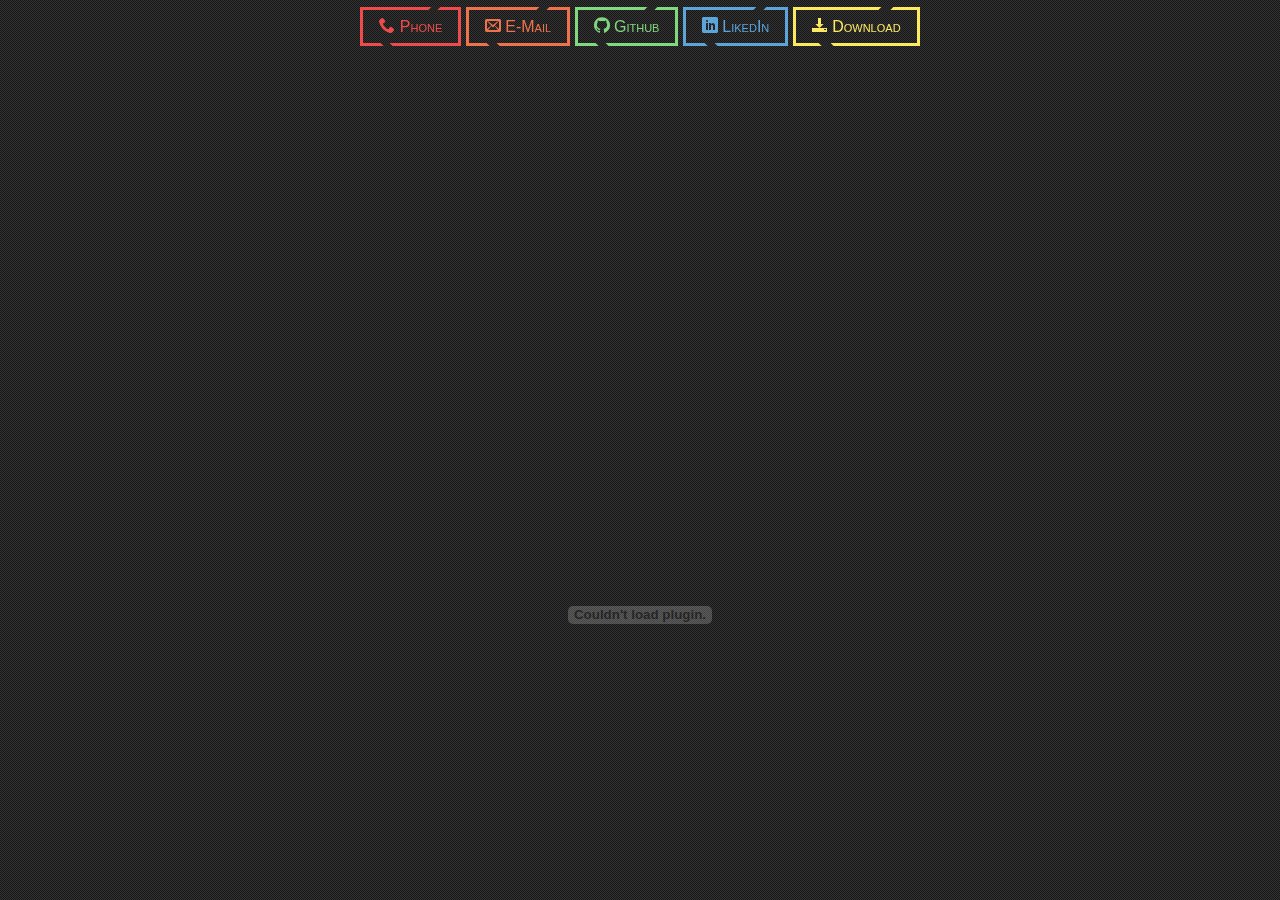
==== commit 36851c5d: "Mobile page" ====
--- a/index.html
+++ b/index.html
@@ -1,36 +1,37 @@
 <head>
-    <meta charset="UTF-8">
-    <meta name="viewport" content="width=device-width" />
-    <meta name="description" content="Atacan Çelikkol - CV" />
-    <link rel="icon" href="favicon.jpg">
-    <link rel="stylesheet" href="index.css">
-    <link rel="stylesheet" href="assets/button.css">
-    <link rel="stylesheet" href="assets/font.css">
-    <title>Atacan Çelikkol</title>
+  <meta charset="UTF-8">
+  <meta name="viewport" content="width=device-width" />
+  <meta name="description" content="Atacan Çelikkol - CV" />
+  <link rel="icon" href="favicon.jpg">
+  <link rel="stylesheet" href="index.css">
+  <link rel="stylesheet" href="assets/button.css">
+  <link rel="stylesheet" href="assets/font.css">
+  <title>Atacan Çelikkol</title>
 </head>
 
 <body>
-    <div class="container">
+  <div class="container">
 
-        <div class="contact-container">
-            <div class="buttons">
-                <a href="tel:+905386408232" class="btn red">
-                    <span class="icon-phone"></span> Phone</a>
-                <a href="mailto:atacan.celikkol@hotmail.com" class="btn orange">
-                    <span class="icon-envelop"></span> E-Mail</a>
-                <a href="https://github.com/Atacan-Celikkol" class="btn green">
-                    <span class="icon-github"></span> Github</a>
-                <a href="https://www.linkedin.com/in/atacan-celikkol/" class="btn blue">
-                    <span class="icon-linkedin"></span> LikedIn</a>
-                <a href="./files/cv.pdf" class="btn yellow" download="atacan-celikkol_cv.pdf">
-                    <span class="icon-download"></span> Download</a>
-            </div>
-        </div>
-
-
-        <div class="pdf-container">
-            <embed src="files/cv.pdf#toolbar=0&navpanes=0&scrollbar=1&statusbar=0&view=Fit" type="application/pdf" />
-        </div>
+    <div class="contact-container">
+      <div class="buttons">
+        <a href="tel:+905386408232" class="btn red">
+          <span class="icon-phone"></span> Phone</a>
+        <a href="mailto:atacan.celikkol@hotmail.com" class="btn orange">
+          <span class="icon-envelop"></span> E-Mail</a>
+        <a href="https://github.com/Atacan-Celikkol" class="btn green">
+          <span class="icon-github"></span> Github</a>
+        <a href="https://www.linkedin.com/in/atacan-celikkol/" class="btn blue">
+          <span class="icon-linkedin"></span> LikedIn</a>
+        <a id="download" href="./files/cv.pdf" class="btn yellow" download="atacan-celikkol_cv.pdf">
+          <span class="icon-download"></span> Download</a>
+      </div>
     </div>
 
-</body>+    <div class="pdf-container">
+      <embed src="files/cv.pdf#toolbar=0&navpanes=0&scrollbar=1&statusbar=0&view=Fit" type="application/pdf" />
+    </div>
+  </div>
+
+</body>
+
+<script src="scripts.js"></script>
--- a/index.css
+++ b/index.css
@@ -5,7 +5,7 @@
 
 body {
     background-image: var(--background-image);
-    background-size : 8px;
+    background-size : 4px;
     font-family     : 'Segoe UI', Tahoma, Geneva, Verdana, sans-serif;
     margin          : 0;
 }
@@ -18,7 +18,7 @@
 
 .contact-container {
     background-image: var(--background-image);
-    background-size : 8px;
+    background-size : 4px;
     position        : fixed;
     left            : 0;
     width           : 100%;
--- a/assets/button.css
+++ b/assets/button.css
@@ -14,10 +14,10 @@
   display           : block;
   position          : absolute;
   width             : 10%;
-  background        : #222;
+  background        : #252525;
   height            : 0.3em;
   right             : 20%;
-  top               : -0.21em;
+  top               : -0.25em;
   transform         : skewX(-45deg);
   -webkit-transition: all 0.45s cubic-bezier(0.86, 0, 0.07, 1);
   transition        : all 0.45s cubic-bezier(0.86, 0, 0.07, 1);
@@ -28,7 +28,7 @@
   display           : block;
   position          : absolute;
   width             : 10%;
-  background        : #222;
+  background        : #252525;
   height            : 0.3em;
   left              : 20%;
   bottom            : -0.25em;
@@ -76,6 +76,11 @@
 }
 
 .btn.red {
-  color       : #E23349;
-  border-color: #E23349;
+  color       : #ee4c4c;
+  border-color: #ee4c4c;
+}
+
+.btn.white {
+  color       : #eee;
+  border-color: #eee;
 }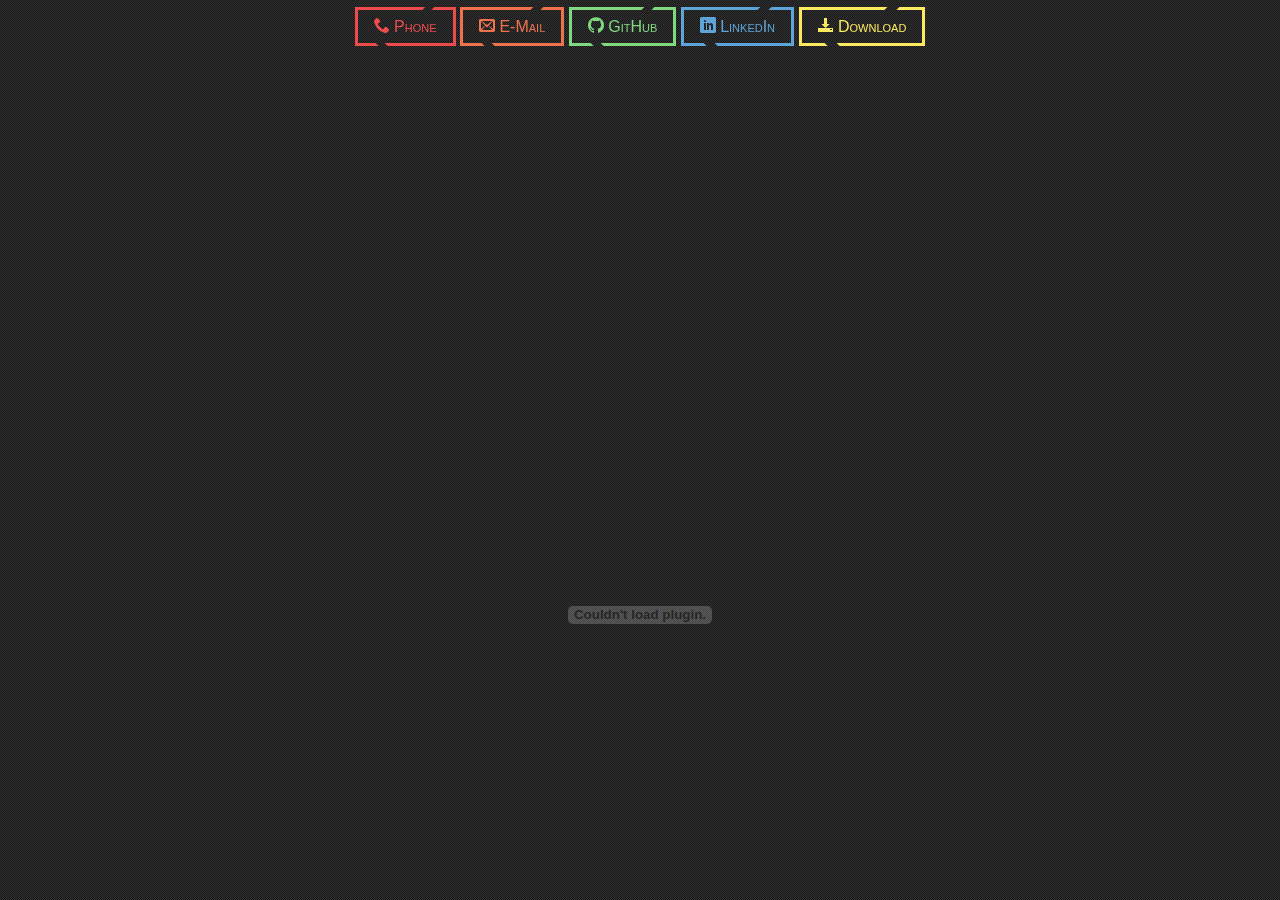
==== commit d7b08f14: "Update index.html" ====
--- a/index.html
+++ b/index.html
@@ -19,9 +19,9 @@
         <a href="mailto:atacan.celikkol@hotmail.com" class="btn orange">
           <span class="icon-envelop"></span> E-Mail</a>
         <a href="https://github.com/Atacan-Celikkol" class="btn green">
-          <span class="icon-github"></span> Github</a>
+          <span class="icon-github"></span> GitHub</a>
         <a href="https://www.linkedin.com/in/atacan-celikkol/" class="btn blue">
-          <span class="icon-linkedin"></span> LikedIn</a>
+          <span class="icon-linkedin"></span> LinkedIn</a>
         <a id="download" href="./files/cv.pdf" class="btn yellow" download="atacan-celikkol_cv.pdf">
           <span class="icon-download"></span> Download</a>
       </div>
